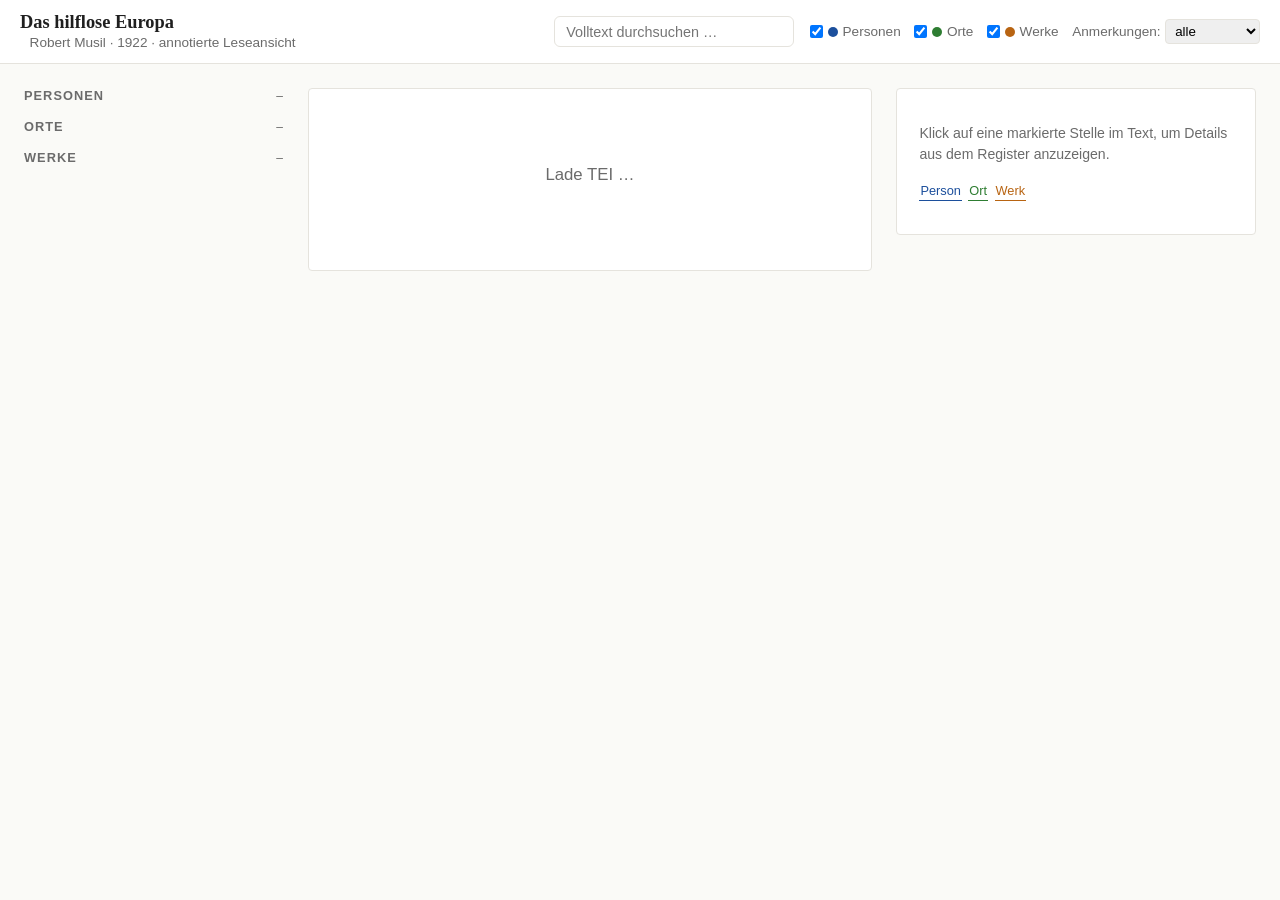
==== index.html @ d2edabc9 "Add semantic annotation layer, register, viewer and Pages setup - TEI: add standOff with listPerson " ====
<!DOCTYPE html>
<html lang="de">
<head>
  <meta charset="utf-8" />
  <title>Robert Musil – Das hilflose Europa</title>
  <meta http-equiv="refresh" content="0; url=viewer/" />
  <link rel="canonical" href="viewer/" />
  <style>
    body { font-family: -apple-system, BlinkMacSystemFont, "Segoe UI", sans-serif; max-width: 36rem; margin: 4rem auto; padding: 0 1rem; color: #333; }
    a { color: #2b3a55; }
  </style>
</head>
<body>
  <h1>Das hilflose Europa</h1>
  <p>Weiterleitung zur <a href="viewer/">annotierten Leseansicht</a> …</p>
  <p style="color:#888;font-size:.9rem">
    Falls die Weiterleitung nicht funktioniert, klicke den Link oben.
    Der TEI-Quellcode liegt unter
    <a href="das_hilflose_europa.xml">das_hilflose_europa.xml</a>.
  </p>
</body>
</html>
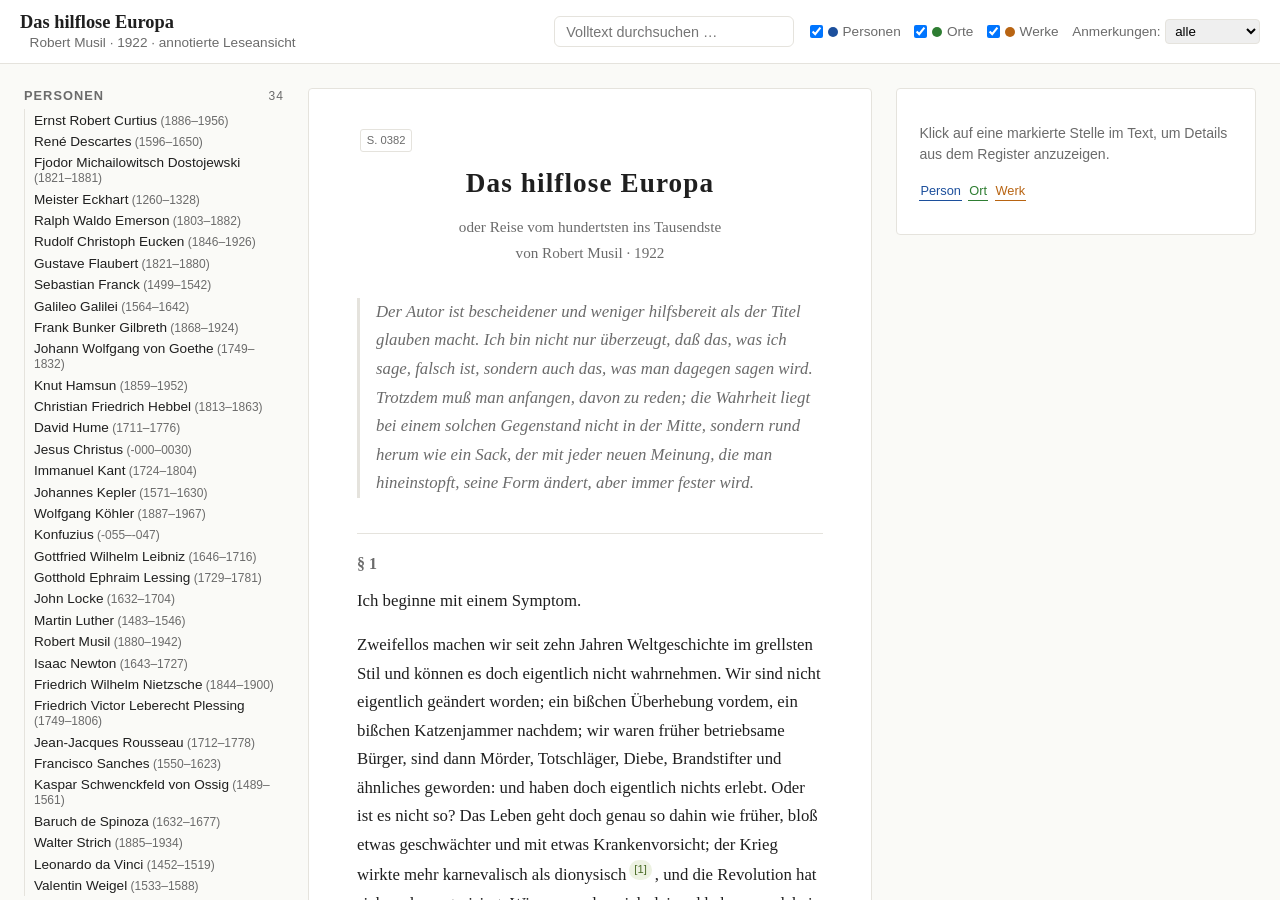
==== commit 2391c0e1: "Add favicon (M monogram in viewer accent colour)" ====
--- a/index.html
+++ b/index.html
@@ -3,6 +3,7 @@
 <head>
   <meta charset="utf-8" />
   <title>Robert Musil – Das hilflose Europa</title>
+  <link rel="icon" type="image/svg+xml" href="favicon.svg" />
   <meta http-equiv="refresh" content="0; url=viewer/" />
   <link rel="canonical" href="viewer/" />
   <style>
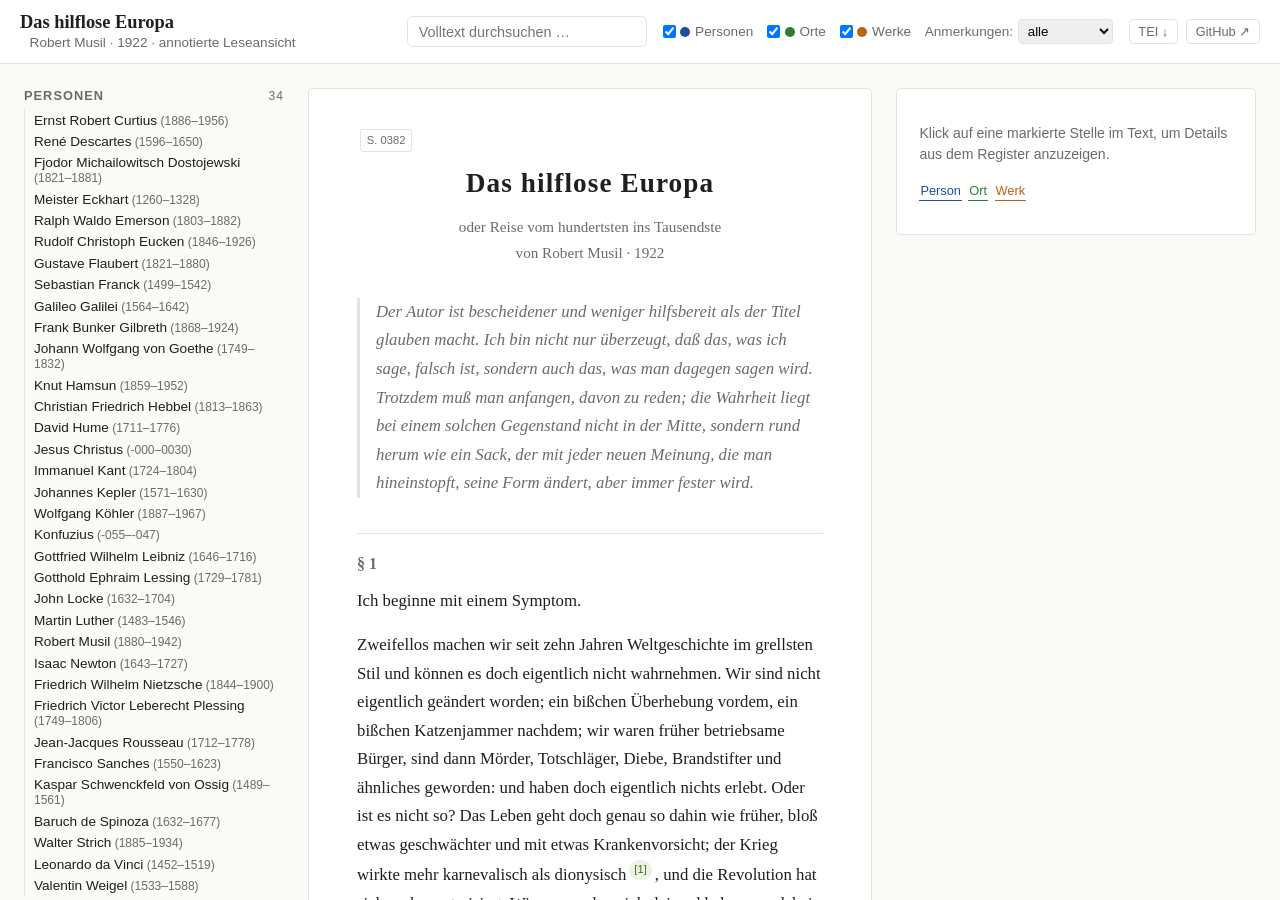
==== commit 7b72746a: "Add Open Graph / Twitter Card metadata and Musil portrait - assets/musil.jpg: source photo from Wiki" ====
--- a/index.html
+++ b/index.html
@@ -4,6 +4,25 @@
   <meta charset="utf-8" />
   <title>Robert Musil – Das hilflose Europa</title>
   <link rel="icon" type="image/svg+xml" href="favicon.svg" />
+  <link rel="canonical" href="https://ottosmops.github.io/Das-hilflose-Europa/" />
+  <meta name="description" content="Robert Musils Essay von 1922 als annotierte TEI-Edition: Personen, Orte und Werke mit Normdaten (GND, Wikidata, GeoNames) und erklärenden Kommentaren auf Abiturniveau." />
+
+  <meta property="og:type" content="article" />
+  <meta property="og:locale" content="de_DE" />
+  <meta property="og:site_name" content="Das hilflose Europa – TEI-Edition" />
+  <meta property="og:title" content="Das hilflose Europa – Robert Musil (1922)" />
+  <meta property="og:description" content="Annotierte TEI-Leseausgabe mit Personen-, Orts- und Werkregister, Normdaten-Verknüpfung und erklärenden Kommentaren." />
+  <meta property="og:url" content="https://ottosmops.github.io/Das-hilflose-Europa/" />
+  <meta property="og:image" content="https://ottosmops.github.io/Das-hilflose-Europa/assets/og-banner.jpg" />
+  <meta property="og:image:width" content="1200" />
+  <meta property="og:image:height" content="630" />
+  <meta property="og:image:alt" content="Porträt Robert Musils (Foto, 1930) neben dem Titel „Das hilflose Europa, oder Reise vom Hundertsten ins Tausendste, Robert Musil · 1922“." />
+
+  <meta name="twitter:card" content="summary_large_image" />
+  <meta name="twitter:title" content="Das hilflose Europa – Robert Musil (1922)" />
+  <meta name="twitter:description" content="Annotierte TEI-Leseausgabe mit Register und Normdaten." />
+  <meta name="twitter:image" content="https://ottosmops.github.io/Das-hilflose-Europa/assets/og-banner.jpg" />
+
   <meta http-equiv="refresh" content="0; url=viewer/" />
   <link rel="canonical" href="viewer/" />
   <style>
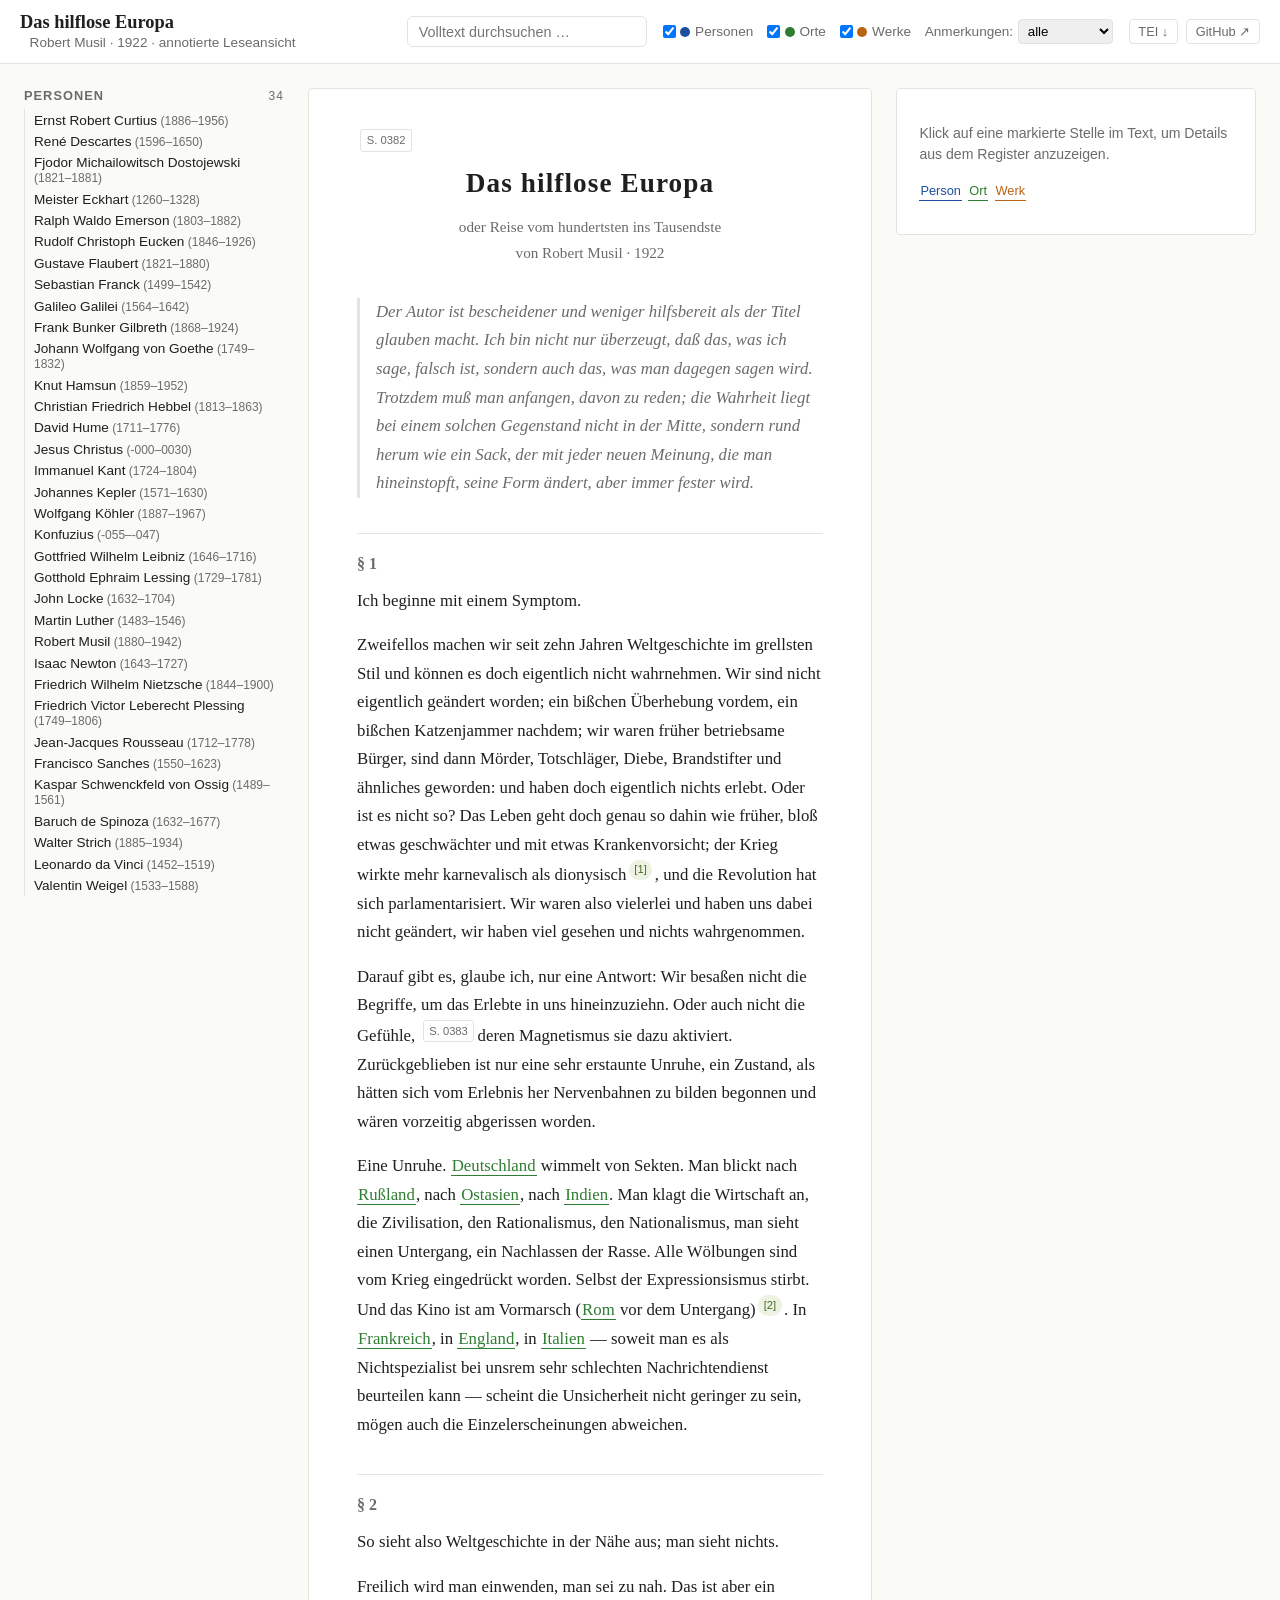
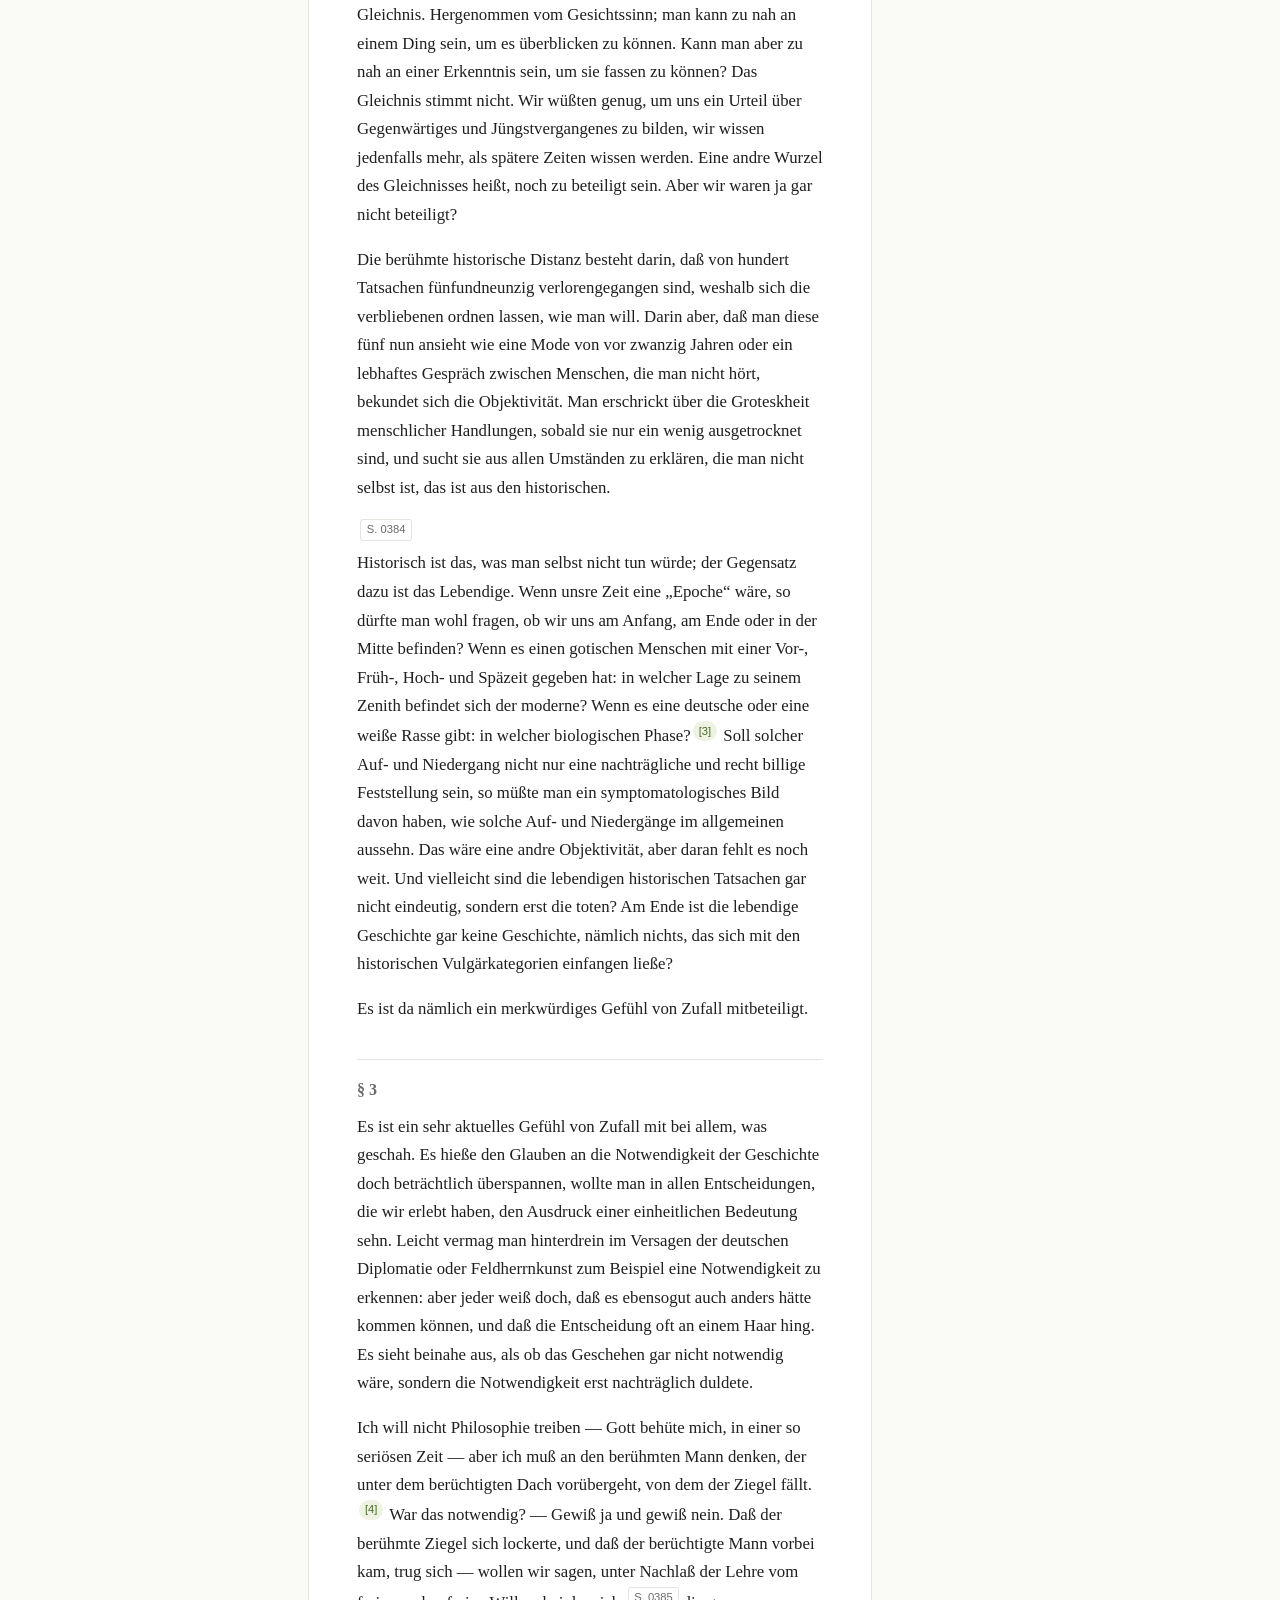
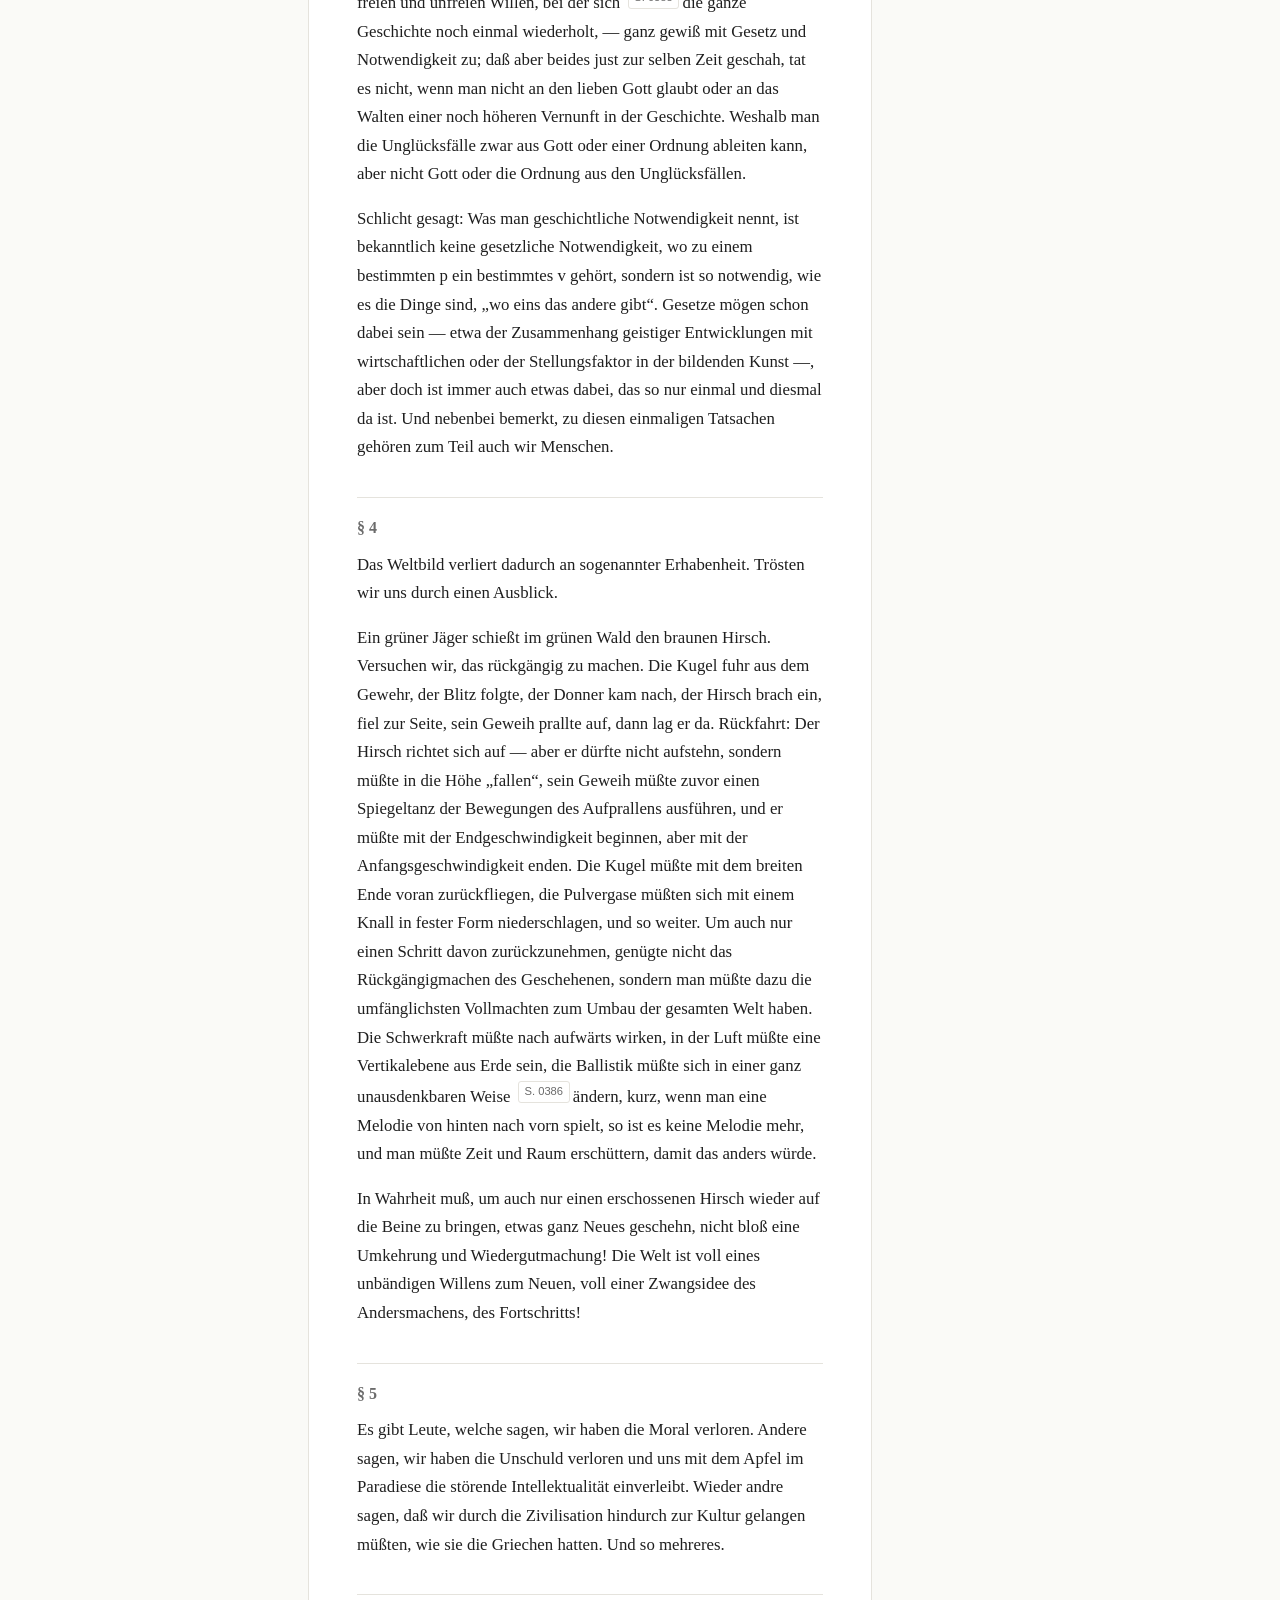
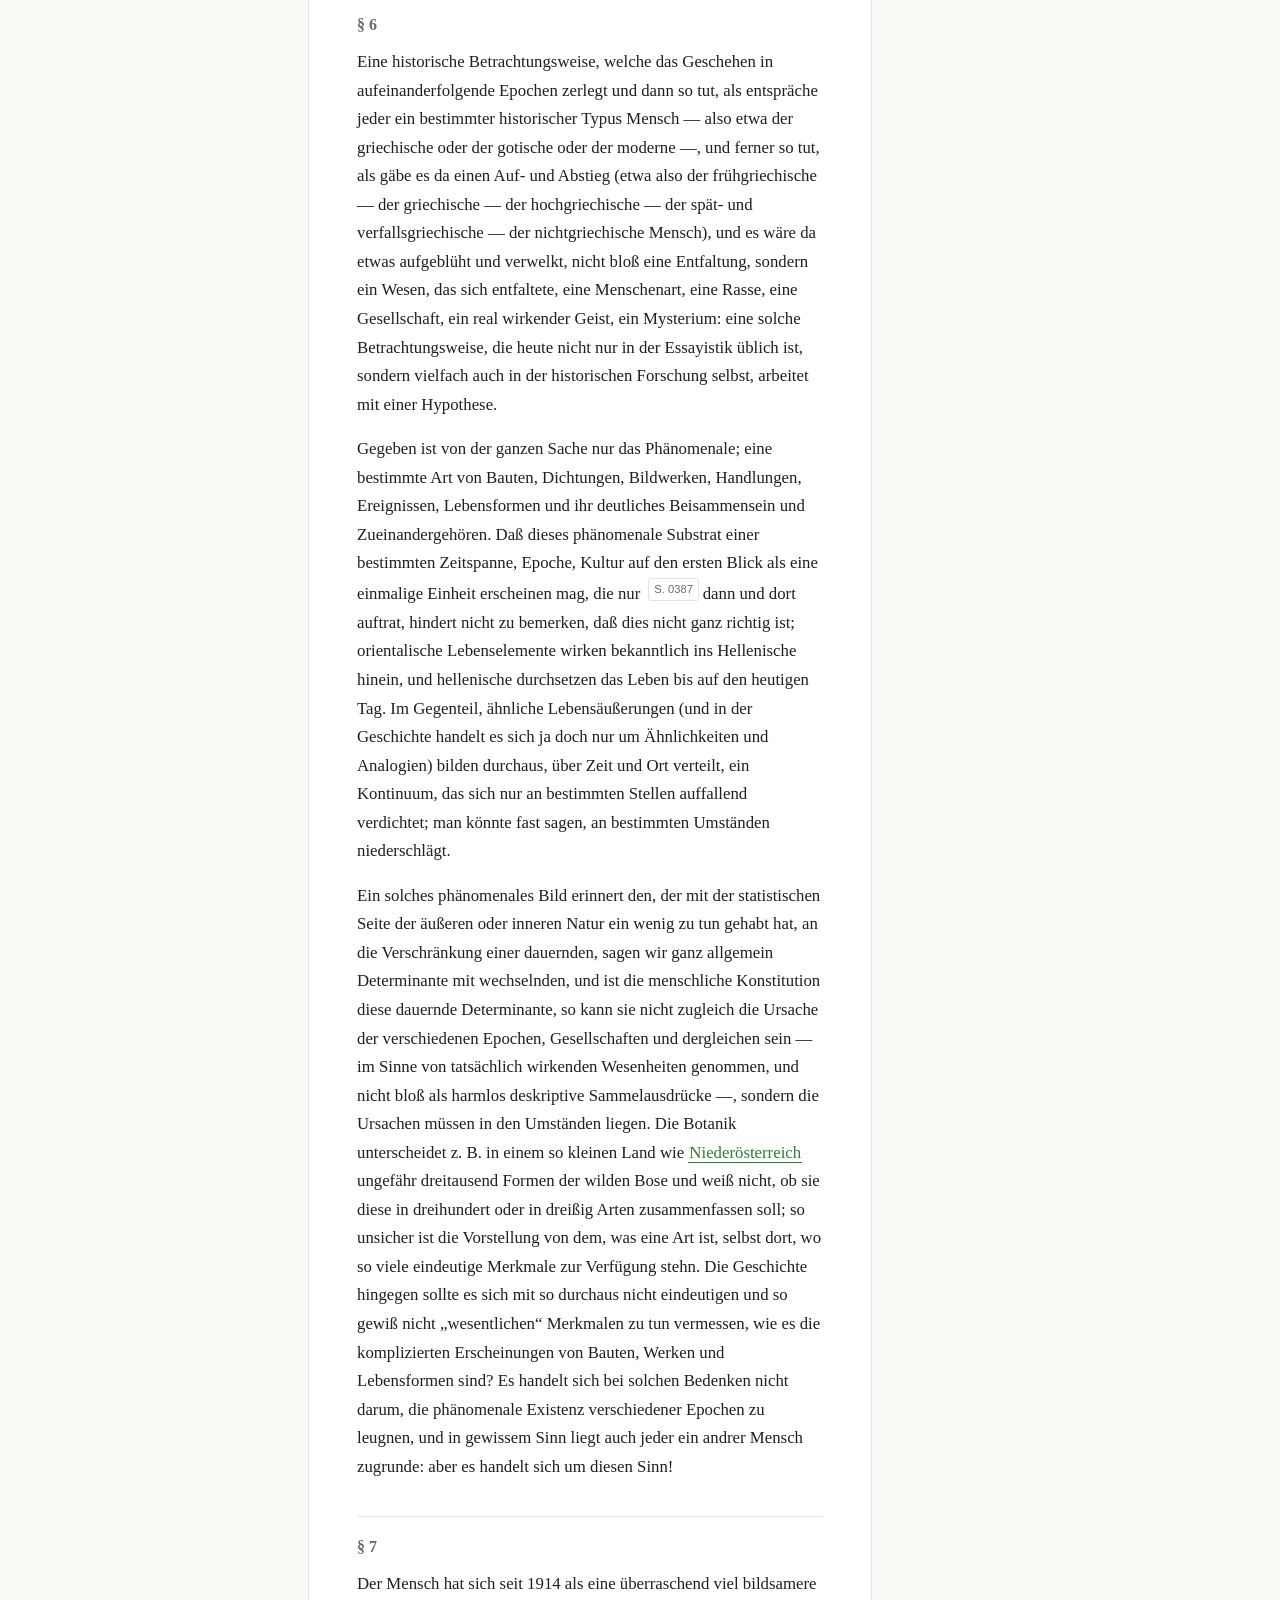
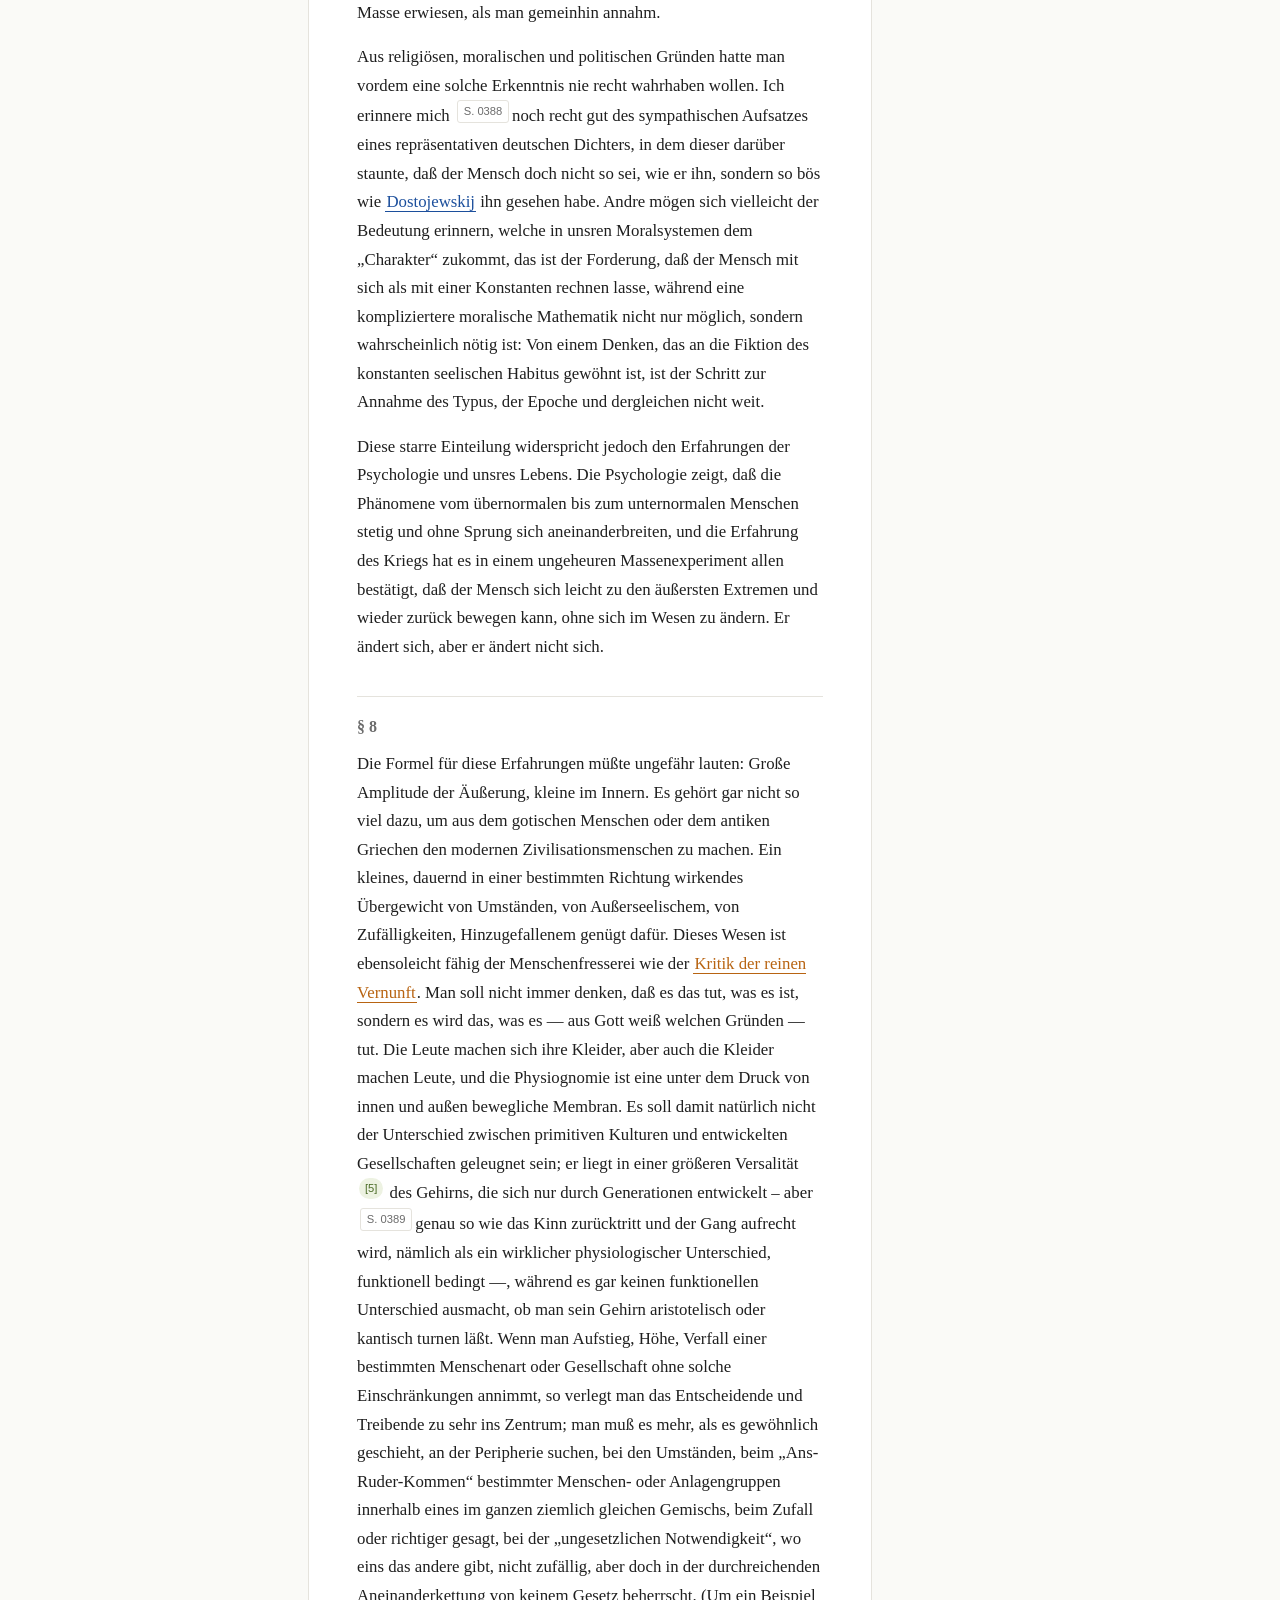
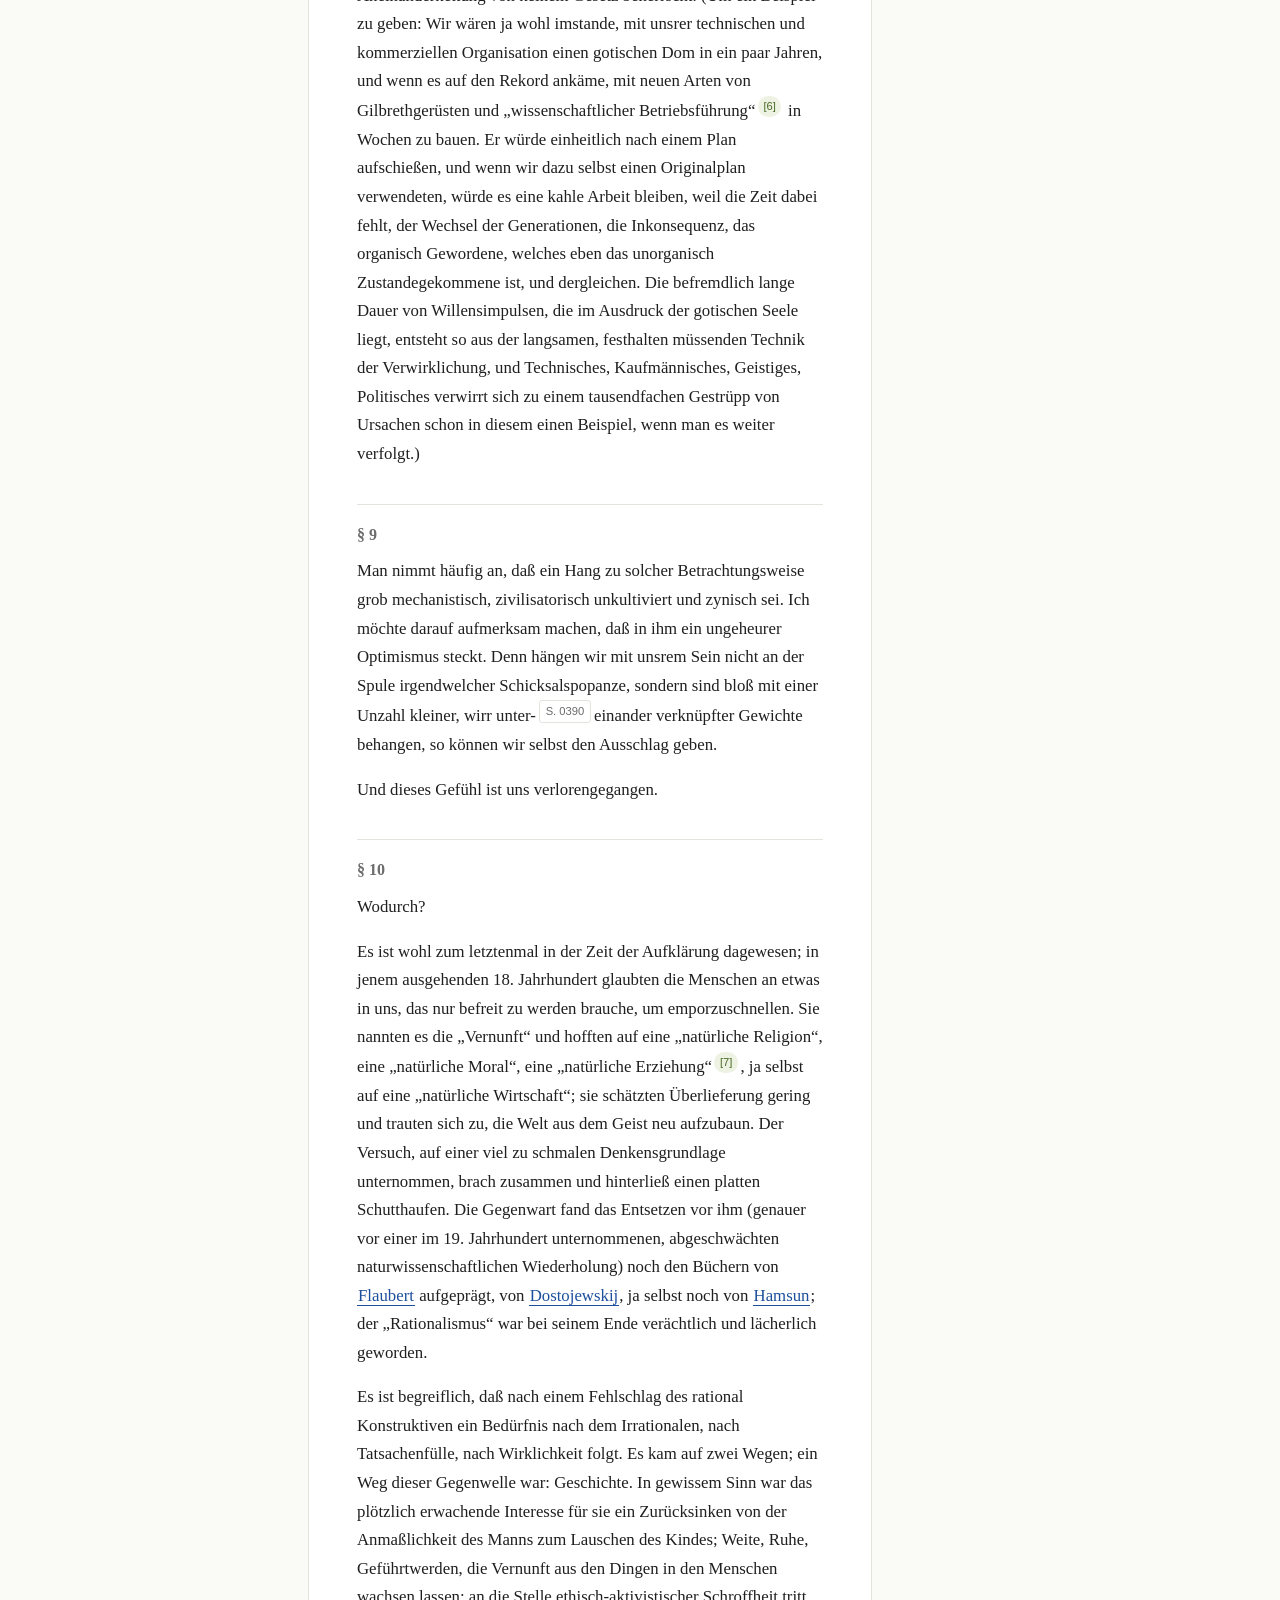
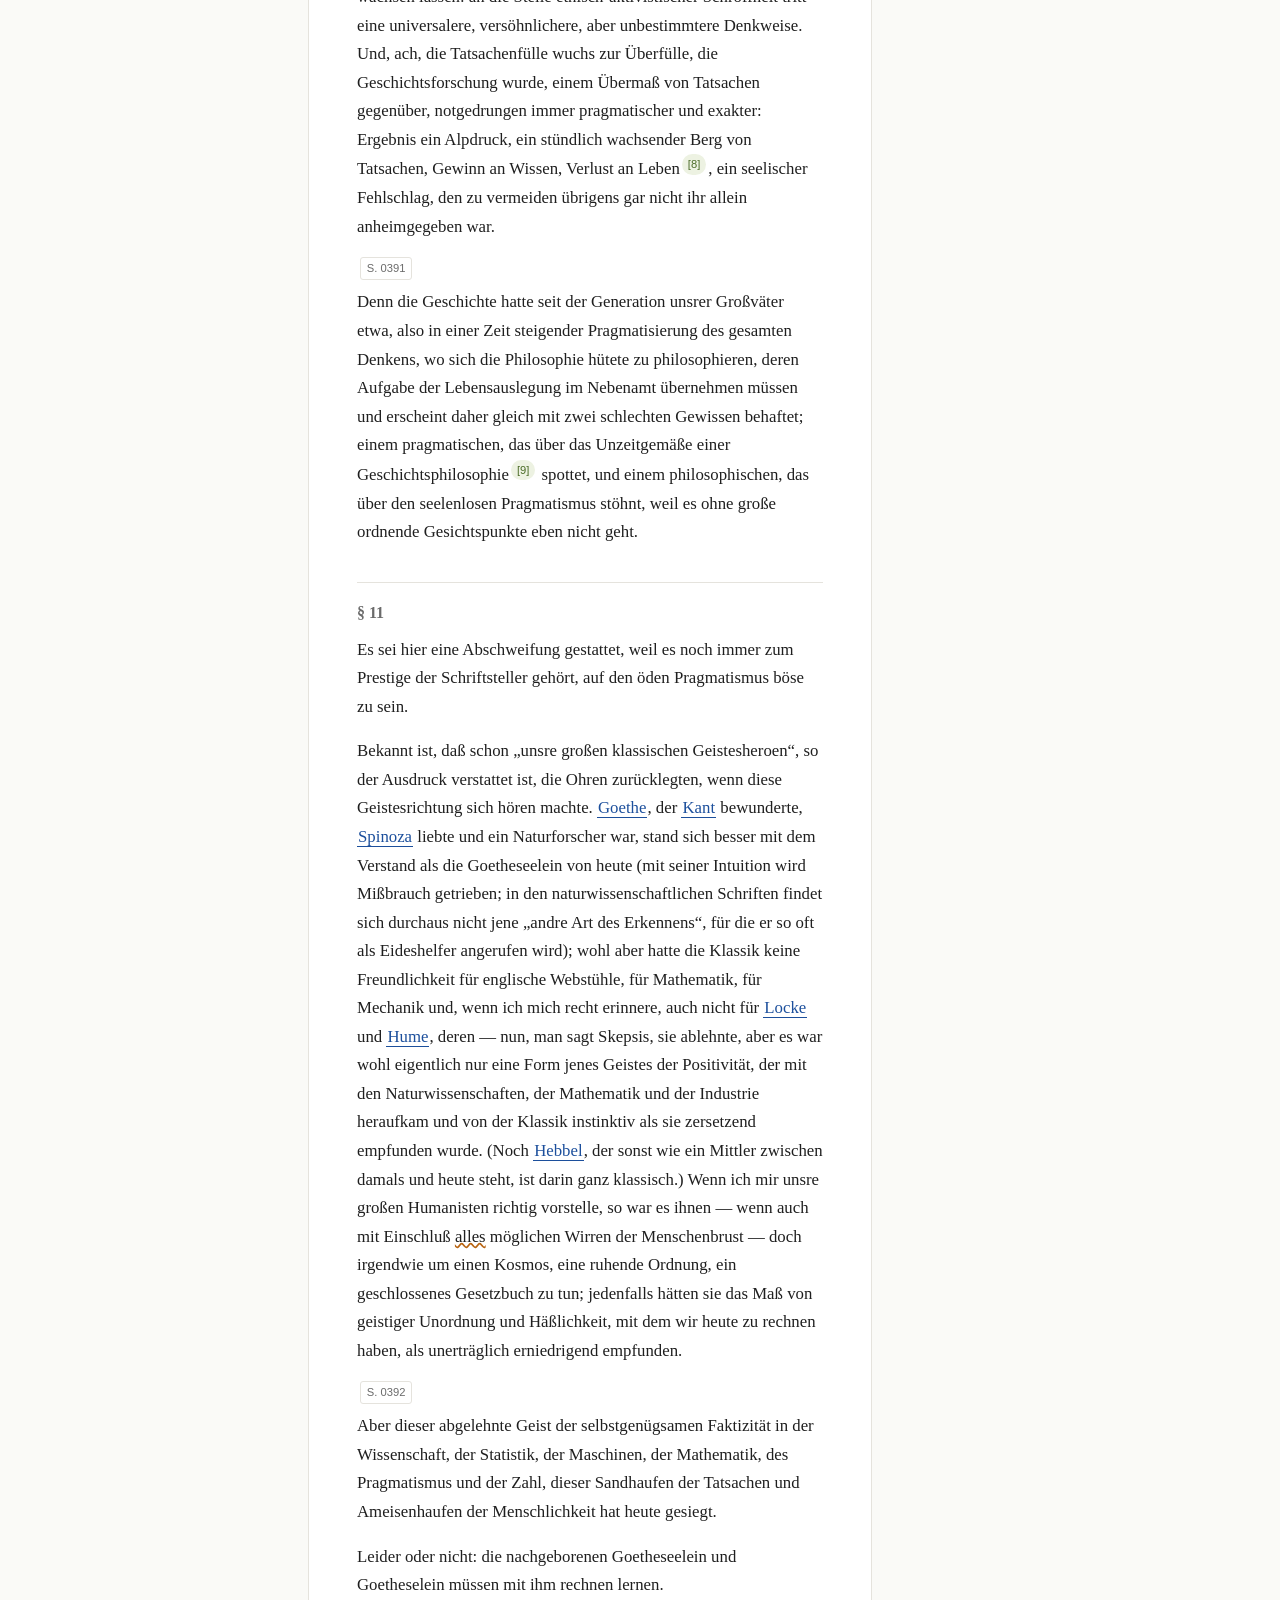
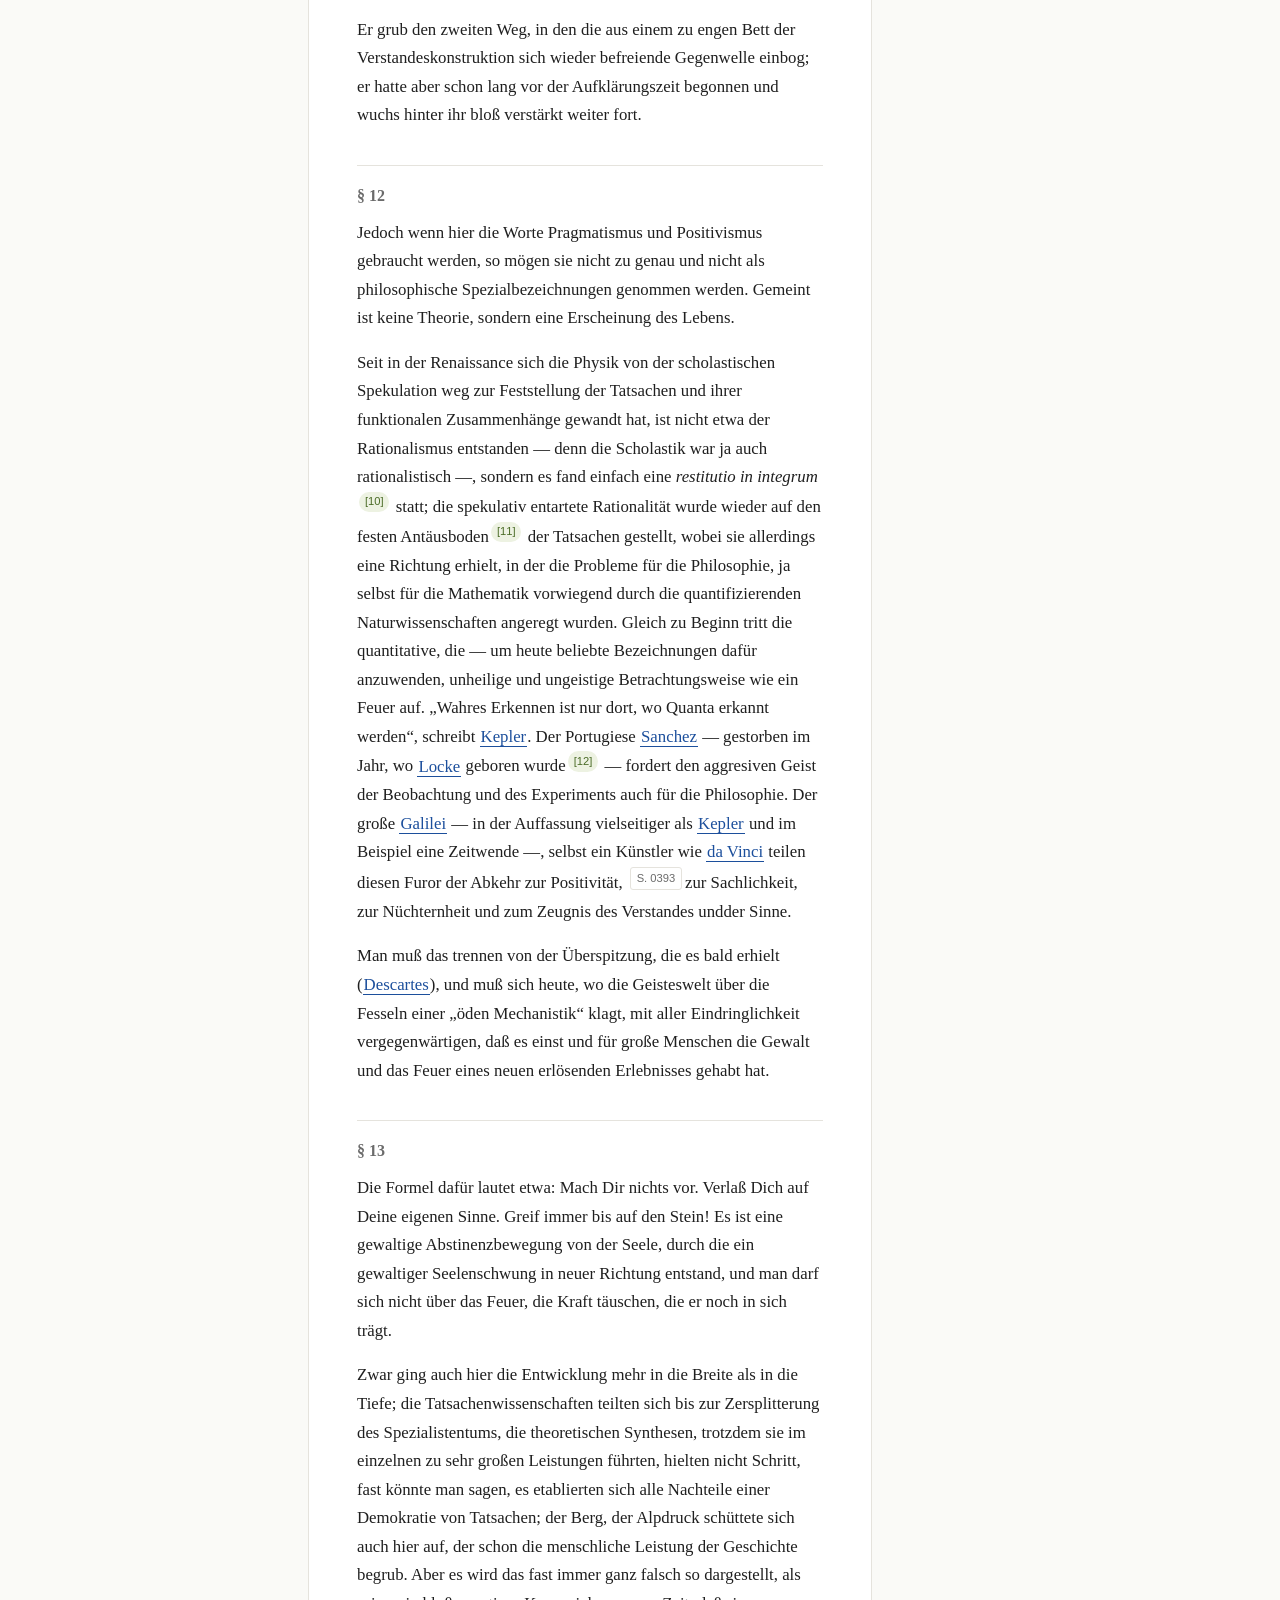
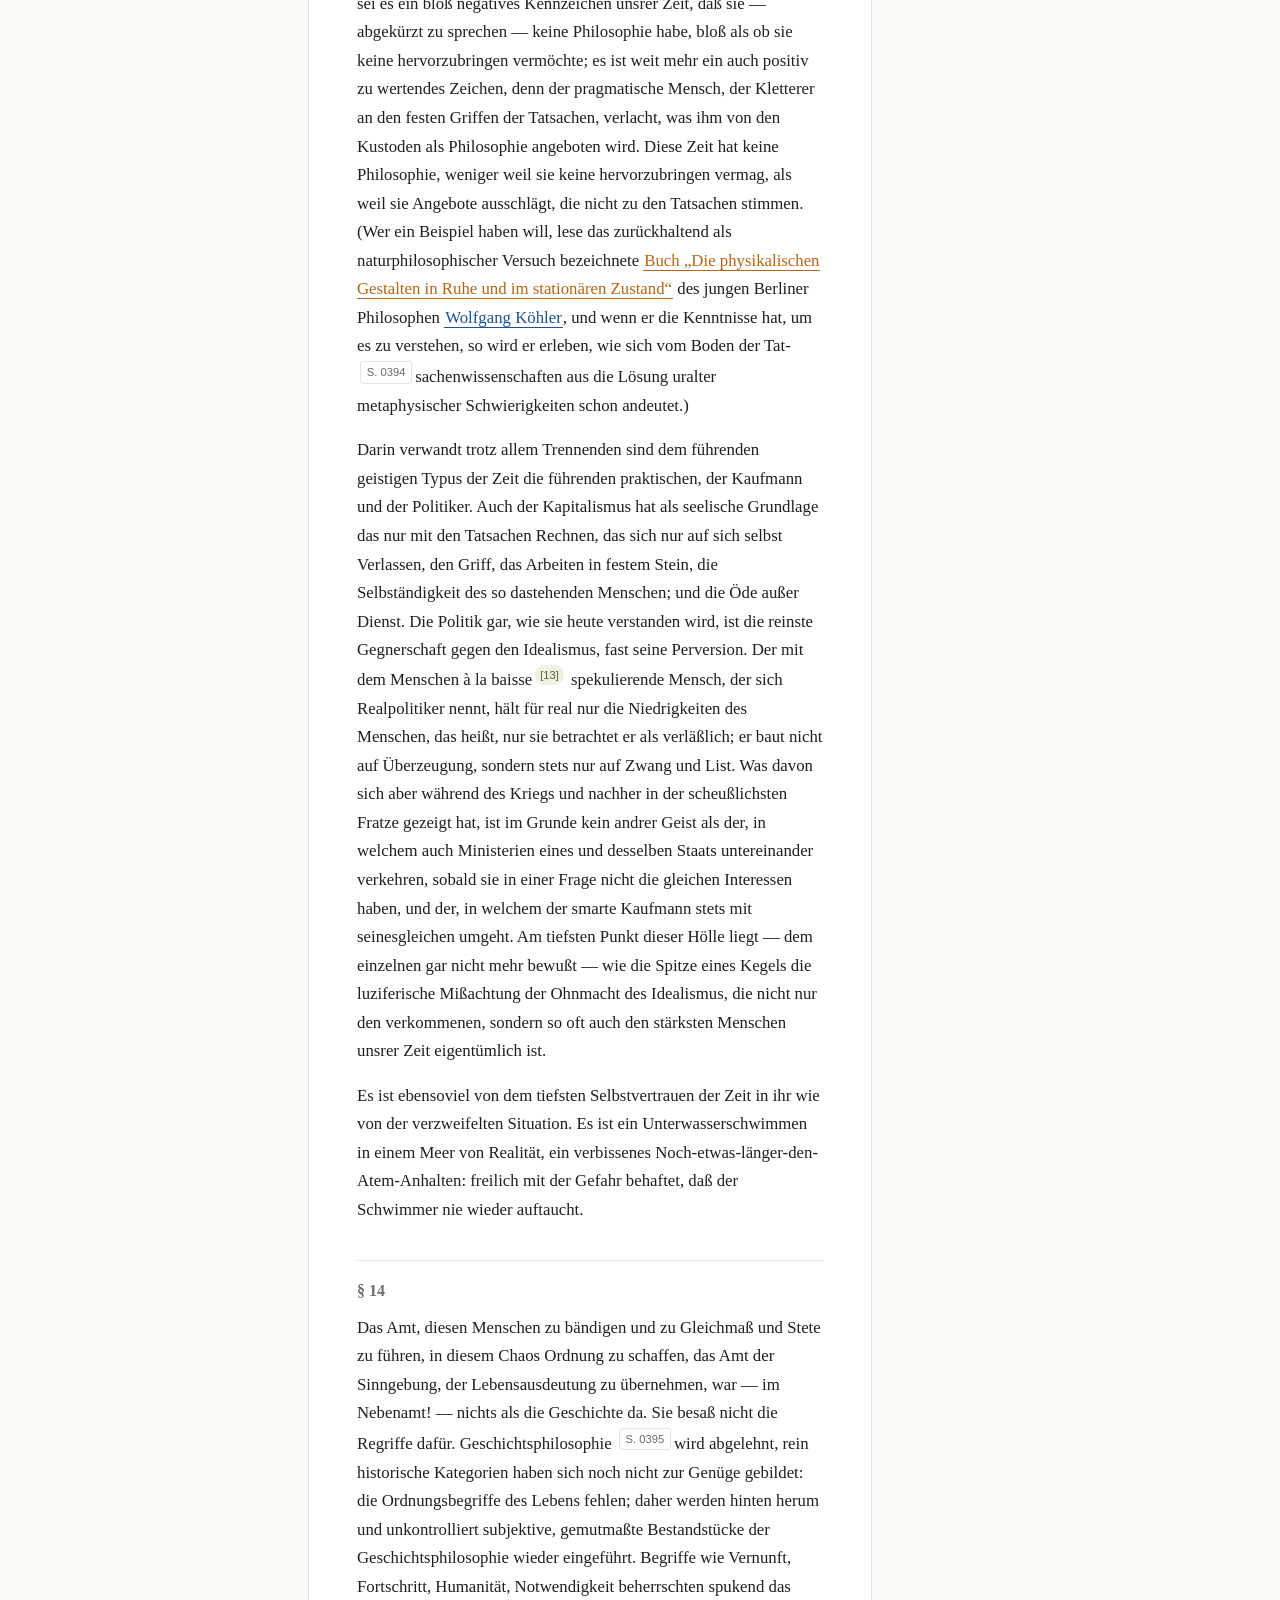
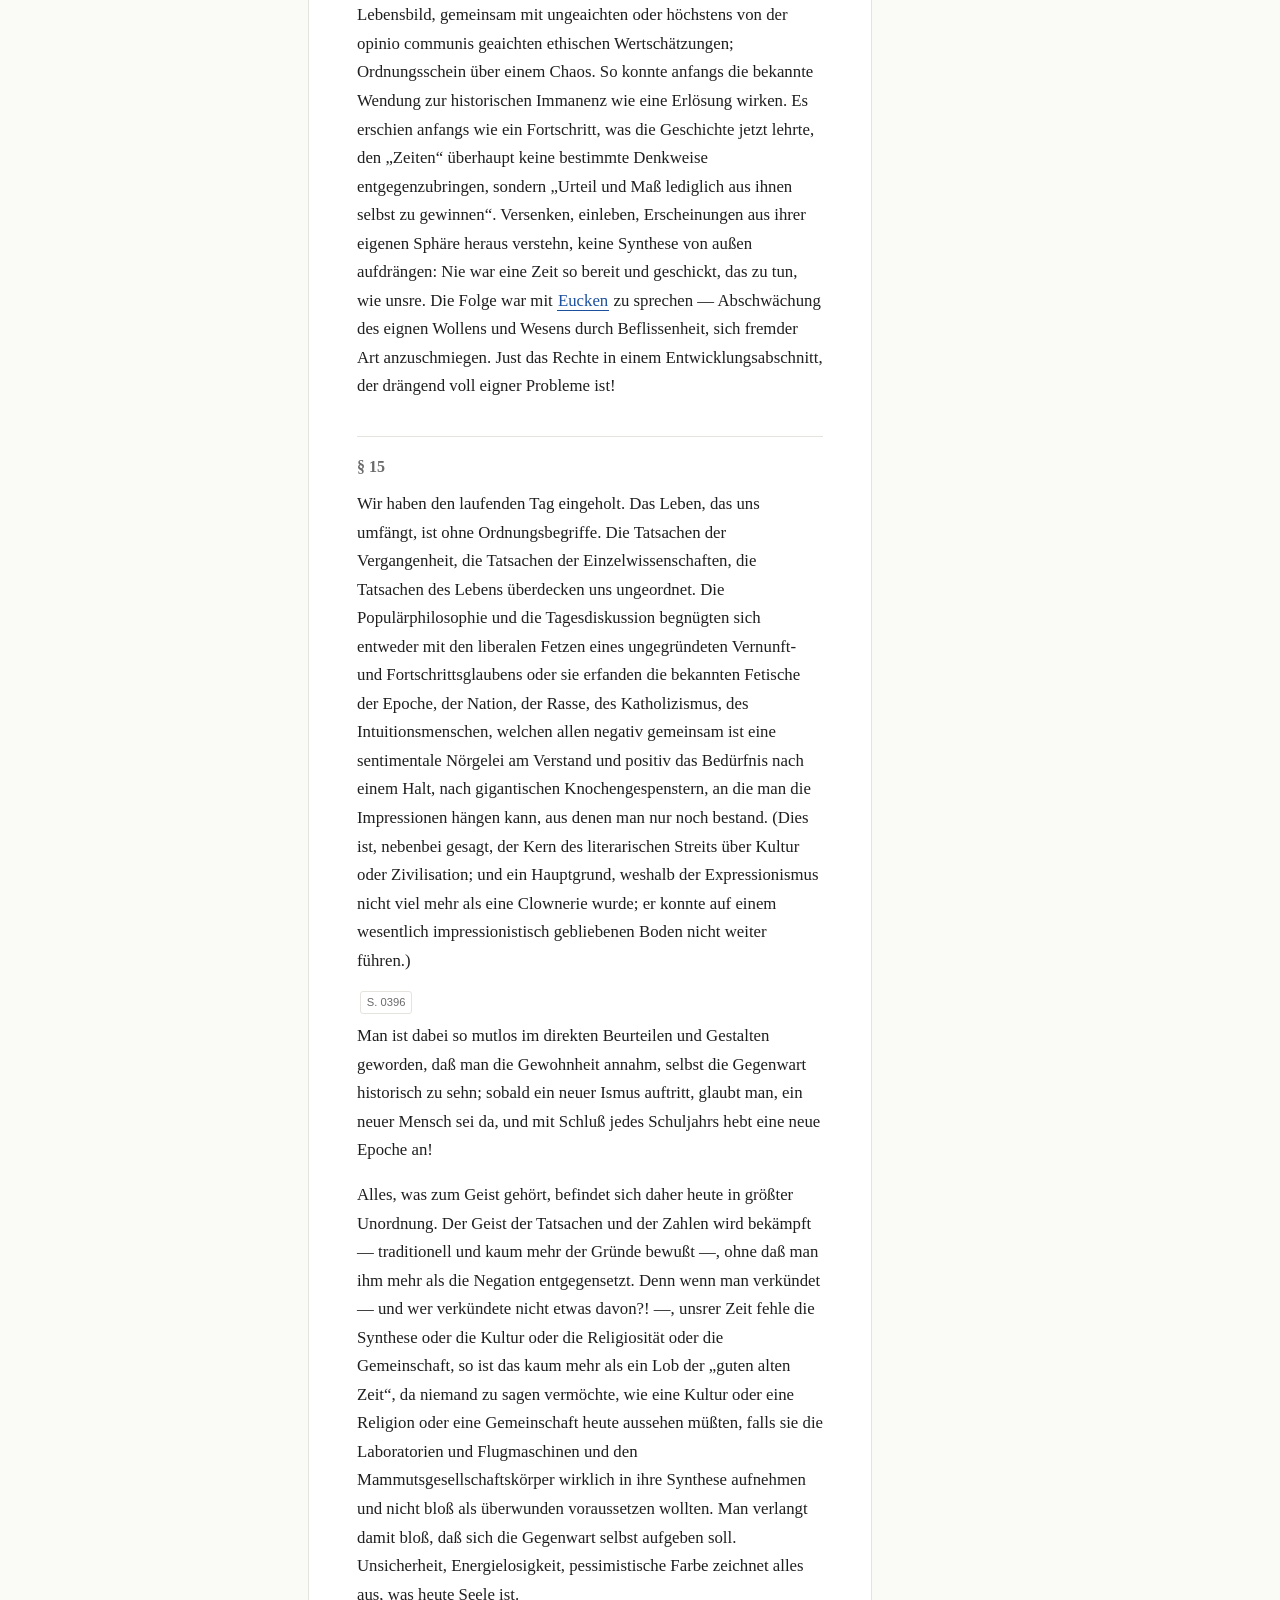
==== commit d746da03: "Make / the canonical viewer URL so Mastodon card previews work The root index.html used a meta-refre" ====
--- a/index.html
+++ b/index.html
@@ -1,8 +1,9 @@
 <!DOCTYPE html>
 <html lang="de">
 <head>
-  <meta charset="utf-8" />
-  <title>Robert Musil – Das hilflose Europa</title>
+  <meta charset="UTF-8" />
+  <meta name="viewport" content="width=device-width, initial-scale=1.0" />
+  <title>Robert Musil – Das hilflose Europa (annotierte Leseansicht)</title>
   <link rel="icon" type="image/svg+xml" href="favicon.svg" />
   <link rel="canonical" href="https://ottosmops.github.io/Das-hilflose-Europa/" />
   <meta name="description" content="Robert Musils Essay von 1922 als annotierte TEI-Edition: Personen, Orte und Werke mit Normdaten (GND, Wikidata, GeoNames) und erklärenden Kommentaren auf Abiturniveau." />
@@ -23,20 +24,76 @@
   <meta name="twitter:description" content="Annotierte TEI-Leseausgabe mit Register und Normdaten." />
   <meta name="twitter:image" content="https://ottosmops.github.io/Das-hilflose-Europa/assets/og-banner.jpg" />
 
-  <meta http-equiv="refresh" content="0; url=viewer/" />
-  <link rel="canonical" href="viewer/" />
-  <style>
-    body { font-family: -apple-system, BlinkMacSystemFont, "Segoe UI", sans-serif; max-width: 36rem; margin: 4rem auto; padding: 0 1rem; color: #333; }
-    a { color: #2b3a55; }
-  </style>
+  <link rel="stylesheet" href="viewer.css" />
 </head>
 <body>
-  <h1>Das hilflose Europa</h1>
-  <p>Weiterleitung zur <a href="viewer/">annotierten Leseansicht</a> …</p>
-  <p style="color:#888;font-size:.9rem">
-    Falls die Weiterleitung nicht funktioniert, klicke den Link oben.
-    Der TEI-Quellcode liegt unter
-    <a href="das_hilflose_europa.xml">das_hilflose_europa.xml</a>.
-  </p>
+  <div class="topbar-wrap">
+  <header class="topbar">
+    <div class="topbar-left">
+      <h1>Das hilflose Europa</h1>
+      <span class="subtitle">Robert Musil · 1922 · annotierte Leseansicht</span>
+    </div>
+    <div class="topbar-right">
+      <input type="search" id="search" placeholder="Volltext durchsuchen …" />
+      <div class="filters">
+        <label class="filter"><input type="checkbox" data-filter="person" checked /> <span class="dot person"></span> Personen</label>
+        <label class="filter"><input type="checkbox" data-filter="place" checked /> <span class="dot place"></span> Orte</label>
+        <label class="filter"><input type="checkbox" data-filter="bibl" checked /> <span class="dot bibl"></span> Werke</label>
+        <label class="filter notes"><span>Anmerkungen:</span>
+          <select id="note-filter">
+            <option value="all">alle</option>
+            <option value="ak">nur ak</option>
+            <option value="claude">nur claude</option>
+            <option value="none">keine</option>
+          </select>
+        </label>
+      </div>
+      <div class="meta-links">
+        <a class="meta-link" href="das_hilflose_europa.xml" download
+           title="TEI-XML herunterladen">TEI&nbsp;↓</a>
+        <a class="meta-link" href="https://github.com/ottosmops/Das-hilflose-Europa"
+           target="_blank" rel="noopener" title="GitHub-Repository öffnen">GitHub&nbsp;↗</a>
+      </div>
+    </div>
+  </header>
+
+  <div id="search-results" class="search-results" hidden></div>
+  </div>
+
+  <main>
+    <aside class="index" id="index">
+      <div class="index-section">
+        <h2 data-toggle="persons">Personen <span class="count" id="count-persons">–</span></h2>
+        <ul id="list-persons"></ul>
+      </div>
+      <div class="index-section">
+        <h2 data-toggle="places">Orte <span class="count" id="count-places">–</span></h2>
+        <ul id="list-places"></ul>
+      </div>
+      <div class="index-section">
+        <h2 data-toggle="bibls">Werke <span class="count" id="count-bibls">–</span></h2>
+        <ul id="list-bibls"></ul>
+      </div>
+    </aside>
+
+    <article id="reading" class="reading">
+      <div class="loading">Lade TEI …</div>
+    </article>
+
+    <aside class="detail" id="detail">
+      <div class="detail-empty">
+        <p>Klick auf eine markierte Stelle im Text, um Details aus dem Register anzuzeigen.</p>
+        <p class="legend">
+          <span class="entity entity-person">Person</span>
+          <span class="entity entity-place">Ort</span>
+          <span class="entity entity-bibl">Werk</span>
+        </p>
+      </div>
+    </aside>
+  </main>
+
+  <div id="tooltip" class="tooltip" hidden></div>
+
+  <script src="viewer.js"></script>
 </body>
 </html>
--- a/viewer.css
+++ b/viewer.css
@@ -0,0 +1,423 @@
+:root {
+  --bg: #fafaf7;
+  --paper: #ffffff;
+  --ink: #1f1f1f;
+  --muted: #6b6b6b;
+  --rule: #e5e3dd;
+  --accent: #2b3a55;
+
+  --person: #1c4f9c;
+  --person-bg: #e8efff;
+  --place: #2e7d32;
+  --place-bg: #e8f5e9;
+  --bibl: #b86412;
+  --bibl-bg: #fff3e0;
+
+  --note-ak: #6b4226;
+  --note-claude: #4a6b26;
+
+  --serif: "Iowan Old Style", "Charter", "Source Serif Pro", "Cambria", Georgia, serif;
+  --sans: -apple-system, BlinkMacSystemFont, "Inter", "Segoe UI", Roboto, sans-serif;
+}
+
+* { box-sizing: border-box; }
+
+html, body { margin: 0; padding: 0; min-height: 100%; background: var(--bg); color: var(--ink); font-family: var(--serif); }
+
+/* ─── Top bar ──────────────────────────────────────────── */
+.topbar-wrap {
+  position: sticky;
+  top: 0;
+  z-index: 10;
+  background: var(--paper);
+}
+.topbar {
+  display: flex;
+  justify-content: space-between;
+  align-items: center;
+  gap: 1rem;
+  padding: 0.75rem 1.25rem;
+  background: var(--paper);
+  border-bottom: 1px solid var(--rule);
+  font-family: var(--sans);
+  flex-wrap: wrap;
+}
+.topbar h1 { font-family: var(--serif); font-size: 1.15rem; margin: 0; font-weight: 600; }
+.topbar .subtitle { color: var(--muted); font-size: 0.85rem; margin-left: 0.6rem; }
+.topbar-right { display: flex; gap: 1rem; align-items: center; flex-wrap: wrap; }
+#search {
+  padding: 0.4rem 0.7rem;
+  border: 1px solid var(--rule);
+  border-radius: 6px;
+  font-size: 0.9rem;
+  min-width: 240px;
+  font-family: var(--sans);
+}
+.filters { display: flex; gap: 0.85rem; align-items: center; font-size: 0.85rem; color: var(--muted); }
+.filter { display: inline-flex; gap: 0.3rem; align-items: center; cursor: pointer; }
+.filter input { margin: 0; }
+.filter.notes select { font-family: var(--sans); padding: 0.2rem 0.3rem; border: 1px solid var(--rule); border-radius: 4px; }
+.dot { display: inline-block; width: 10px; height: 10px; border-radius: 50%; }
+.dot.person { background: var(--person); }
+.dot.place { background: var(--place); }
+.dot.bibl { background: var(--bibl); }
+.meta-links { display: flex; gap: 0.5rem; align-items: center; }
+.meta-link {
+  font-size: 0.8rem;
+  color: var(--muted);
+  text-decoration: none;
+  padding: 0.25rem 0.55rem;
+  border: 1px solid var(--rule);
+  border-radius: 4px;
+  white-space: nowrap;
+  transition: border-color 0.12s, color 0.12s, background-color 0.12s;
+}
+.meta-link:hover { color: var(--accent); border-color: var(--accent); background: rgba(43,58,85,0.04); }
+
+/* ─── Layout ───────────────────────────────────────────── */
+main {
+  display: grid;
+  grid-template-columns: minmax(220px, 260px) minmax(0, 1fr) minmax(280px, 360px);
+  gap: 1.5rem;
+  padding: 1.5rem;
+  max-width: 1500px;
+  margin: 0 auto;
+  align-items: start;
+}
+
+@media (max-width: 1100px) {
+  main { grid-template-columns: 220px minmax(0, 1fr); }
+  .detail { grid-column: span 2; }
+}
+@media (max-width: 720px) {
+  main { grid-template-columns: 1fr; }
+  .index, .detail { grid-column: 1; }
+}
+
+/* ─── Index sidebar ────────────────────────────────────── */
+.index { position: sticky; top: 4rem; max-height: calc(100vh - 5rem); overflow-y: auto; font-family: var(--sans); font-size: 0.85rem; }
+.index-section { margin-bottom: 1rem; }
+.index-section h2 {
+  font-size: 0.8rem;
+  text-transform: uppercase;
+  letter-spacing: 0.08em;
+  color: var(--muted);
+  margin: 0 0 0.4rem 0;
+  cursor: pointer;
+  user-select: none;
+  display: flex;
+  justify-content: space-between;
+  align-items: center;
+}
+.index-section h2 .count { color: var(--muted); font-weight: 400; font-size: 0.75rem; }
+.index-section ul {
+  list-style: none;
+  padding: 0;
+  margin: 0;
+  border-left: 1px solid var(--rule);
+}
+.index-section li {
+  padding: 0.2rem 0.5rem;
+  cursor: pointer;
+  color: var(--ink);
+  border-left: 2px solid transparent;
+  margin-left: -1px;
+}
+.index-section li:hover { background: rgba(0,0,0,0.04); }
+.index-section li.active { border-left-color: var(--accent); background: rgba(43,58,85,0.06); }
+.index-section li .meta { color: var(--muted); font-size: 0.75rem; }
+.index-section.collapsed ul { display: none; }
+
+/* ─── Reading column ───────────────────────────────────── */
+.reading {
+  background: var(--paper);
+  padding: 2.5rem 3rem 3rem;
+  border: 1px solid var(--rule);
+  border-radius: 4px;
+  line-height: 1.7;
+  font-size: 1.05rem;
+  position: relative;
+}
+.reading h2.tei-head {
+  font-family: var(--serif);
+  font-weight: 600;
+  font-size: 1rem;
+  color: var(--muted);
+  margin: 2.2rem 0 0.6rem 0;
+  border-top: 1px solid var(--rule);
+  padding-top: 1rem;
+}
+.reading h1.tei-title {
+  font-size: 1.7rem;
+  font-weight: 700;
+  text-align: center;
+  margin: 0 0 2rem 0;
+  letter-spacing: 0.04em;
+}
+.reading h1.tei-title small {
+  display: block;
+  font-size: 0.95rem;
+  font-weight: 400;
+  color: var(--muted);
+  margin-top: 0.5rem;
+  letter-spacing: normal;
+}
+.reading .preface {
+  font-style: italic;
+  color: var(--muted);
+  border-left: 3px solid var(--rule);
+  padding-left: 1rem;
+  margin: 1.5rem 0 2rem;
+}
+.reading p { margin: 0 0 1rem; }
+
+.reading .pb {
+  display: inline-block;
+  font-family: var(--sans);
+  font-size: 0.7rem;
+  color: var(--muted);
+  background: transparent;
+  border: 1px solid var(--rule);
+  border-radius: 3px;
+  padding: 0.05rem 0.35rem;
+  vertical-align: super;
+  text-decoration: none;
+  margin: 0 0.2rem;
+  cursor: pointer;
+  user-select: none;
+}
+.reading .pb:hover { background: var(--rule); }
+
+.reading .foreign { font-style: italic; }
+.reading .sic { text-decoration: underline wavy var(--bibl); text-decoration-skip-ink: none; }
+.reading .title { font-style: italic; }
+
+/* Entities */
+.entity {
+  cursor: pointer;
+  border-bottom: 1px solid currentColor;
+  padding: 0 1px;
+  transition: background-color 0.12s ease;
+}
+.entity-person { color: var(--person); }
+.entity-place { color: var(--place); }
+.entity-bibl { color: var(--bibl); }
+.entity-person:hover, .entity-person.active { background: var(--person-bg); }
+.entity-place:hover, .entity-place.active { background: var(--place-bg); }
+.entity-bibl:hover, .entity-bibl.active { background: var(--bibl-bg); }
+
+/* Filter visibility */
+.reading.no-person .entity-person { color: inherit; border-bottom: none; cursor: text; }
+.reading.no-place .entity-place { color: inherit; border-bottom: none; cursor: text; }
+.reading.no-bibl .entity-bibl { color: inherit; border-bottom: none; cursor: text; }
+
+/* Notes */
+.reading .note {
+  display: inline-block;
+  font-family: var(--sans);
+  font-size: 0.7rem;
+  vertical-align: super;
+  margin: 0 0.15rem;
+  padding: 0.05rem 0.35rem;
+  border-radius: 999px;
+  background: var(--rule);
+  color: var(--muted);
+  cursor: pointer;
+  user-select: none;
+}
+.reading .note[data-resp="ak"] { background: #efe5db; color: var(--note-ak); }
+.reading .note[data-resp="#claude"] { background: #edf2e2; color: var(--note-claude); }
+.reading.notes-ak .note:not([data-resp="ak"]),
+.reading.notes-claude .note:not([data-resp="#claude"]),
+.reading.notes-none .note { display: none; }
+
+.note-body {
+  display: none;
+  background: #fffdf6;
+  border-left: 3px solid var(--note-ak);
+  padding: 0.6rem 0.8rem;
+  margin: 0.4rem 0 0.6rem;
+  font-size: 0.92rem;
+  font-family: var(--sans);
+  line-height: 1.5;
+  color: #333;
+}
+.note-body[data-resp="#claude"] { border-left-color: var(--note-claude); background: #fbfdf6; }
+.note-body.open { display: block; }
+.note-body .resp-tag { color: var(--muted); font-size: 0.75rem; text-transform: uppercase; letter-spacing: 0.05em; margin-bottom: 0.3rem; }
+
+/* Search highlight */
+.reading mark.match { background: #fff3a3; padding: 0 1px; border-radius: 2px; }
+.reading mark.match.current { background: #ffb938; outline: 2px solid #ffb938; }
+
+/* Search results panel */
+.search-results {
+  background: #fffdf6;
+  border-bottom: 1px solid var(--rule);
+  padding: 0.6rem 1.25rem 0.8rem;
+  max-height: 280px;
+  overflow-y: auto;
+  font-family: var(--sans);
+  font-size: 0.85rem;
+}
+.search-results[hidden] { display: none; }
+.sr-header {
+  display: flex;
+  justify-content: space-between;
+  align-items: center;
+  gap: 1rem;
+  color: var(--muted);
+  font-size: 0.8rem;
+  margin-bottom: 0.4rem;
+}
+.sr-header .sr-count { color: var(--ink); font-weight: 600; }
+.sr-close {
+  background: transparent;
+  border: none;
+  color: var(--muted);
+  cursor: pointer;
+  font-size: 1rem;
+  padding: 0 0.4rem;
+  line-height: 1;
+}
+.sr-close:hover { color: var(--ink); }
+.sr-list {
+  list-style: none;
+  padding: 0;
+  margin: 0;
+  display: flex;
+  flex-direction: column;
+  gap: 0.15rem;
+}
+.sr-item {
+  display: flex;
+  gap: 0.6rem;
+  align-items: baseline;
+  padding: 0.25rem 0.4rem;
+  border-radius: 3px;
+  cursor: pointer;
+  line-height: 1.4;
+}
+.sr-item:hover { background: rgba(43,58,85,0.06); }
+.sr-section {
+  flex: 0 0 auto;
+  min-width: 2.6rem;
+  font-size: 0.72rem;
+  text-transform: uppercase;
+  letter-spacing: 0.05em;
+  color: var(--muted);
+  font-weight: 500;
+}
+.sr-snippet {
+  flex: 1;
+  color: var(--ink);
+}
+.sr-snippet b.sr-match { background: #fff3a3; padding: 0 1px; border-radius: 2px; font-weight: 600; }
+.sr-empty { padding: 0.2rem 0; color: var(--muted); }
+
+/* Active scroll target highlight */
+.reading .target-flash {
+  animation: flash 1.6s ease-out;
+}
+@keyframes flash {
+  0% { background: #fff3a3; }
+  100% { background: transparent; }
+}
+
+/* ─── Detail sidebar ───────────────────────────────────── */
+.detail {
+  position: sticky;
+  top: 4rem;
+  max-height: calc(100vh - 5rem);
+  overflow-y: auto;
+  background: var(--paper);
+  border: 1px solid var(--rule);
+  border-radius: 4px;
+  padding: 1.25rem 1.4rem;
+  font-family: var(--sans);
+  font-size: 0.9rem;
+  line-height: 1.5;
+}
+.detail-empty { color: var(--muted); font-size: 0.88rem; }
+.detail-empty .legend { display: flex; gap: 0.4rem; flex-wrap: wrap; margin-top: 1rem; font-size: 0.8rem; }
+.detail-empty .legend .entity { cursor: default; }
+
+.detail-header { display: flex; justify-content: space-between; align-items: baseline; margin-bottom: 0.5rem; }
+.detail-header h2 { margin: 0; font-size: 1.05rem; font-family: var(--serif); font-weight: 600; }
+.detail-header .type-tag {
+  font-size: 0.7rem;
+  text-transform: uppercase;
+  letter-spacing: 0.06em;
+  padding: 0.1rem 0.4rem;
+  border-radius: 3px;
+  font-weight: 500;
+}
+.detail-header .type-tag.person { background: var(--person-bg); color: var(--person); }
+.detail-header .type-tag.place { background: var(--place-bg); color: var(--place); }
+.detail-header .type-tag.bibl { background: var(--bibl-bg); color: var(--bibl); }
+
+.detail .lifespan { color: var(--muted); font-size: 0.85rem; margin-bottom: 0.6rem; }
+.detail .detail-note { background: #fbf8f0; border-left: 3px solid var(--rule); padding: 0.5rem 0.7rem; margin: 0.6rem 0; font-size: 0.88rem; }
+.detail .detail-note.cert-medium { border-left-color: #c98a35; background: #fef5e6; }
+.detail .detail-note.cert-medium::before {
+  content: "⚠️ Identifikation unsicher · ";
+  color: #a06420;
+  font-weight: 600;
+  font-size: 0.78rem;
+}
+
+.detail .ids { list-style: none; padding: 0; margin: 0.7rem 0 0; }
+.detail .ids li { margin: 0.25rem 0; }
+.detail .ids a {
+  color: var(--accent);
+  text-decoration: none;
+  border-bottom: 1px dotted var(--accent);
+}
+.detail .ids a:hover { border-bottom-style: solid; }
+.detail .ids .id-type {
+  display: inline-block;
+  min-width: 70px;
+  font-size: 0.72rem;
+  text-transform: uppercase;
+  letter-spacing: 0.06em;
+  color: var(--muted);
+  font-weight: 500;
+}
+.detail .ids .cert-medium::after { content: " ?"; color: #a06420; }
+
+.detail .mentions { margin-top: 1rem; padding-top: 0.8rem; border-top: 1px solid var(--rule); }
+.detail .mentions h3 { font-size: 0.78rem; text-transform: uppercase; letter-spacing: 0.06em; color: var(--muted); margin: 0 0 0.4rem 0; font-family: var(--sans); font-weight: 500; }
+.detail .mentions ol { padding-left: 1.2rem; margin: 0; font-size: 0.85rem; }
+.detail .mentions li { cursor: pointer; padding: 0.15rem 0; color: var(--accent); }
+.detail .mentions li:hover { text-decoration: underline; }
+.detail .mentions li .snippet { color: var(--ink); font-style: italic; }
+
+/* ─── Tooltip ──────────────────────────────────────────── */
+.tooltip {
+  position: fixed;
+  z-index: 100;
+  background: #1f1f1f;
+  color: #f5f5f5;
+  padding: 0.5rem 0.7rem;
+  border-radius: 4px;
+  font-family: var(--sans);
+  font-size: 0.82rem;
+  line-height: 1.4;
+  max-width: 320px;
+  pointer-events: none;
+  box-shadow: 0 6px 24px rgba(0,0,0,0.25);
+}
+.tooltip .tt-title { font-weight: 600; }
+.tooltip .tt-meta { color: #b8b8b8; font-size: 0.75rem; margin-top: 0.1rem; }
+.tooltip .tt-note { margin-top: 0.3rem; font-style: italic; color: #ddd; }
+.tooltip .tt-hint { margin-top: 0.4rem; font-size: 0.7rem; color: #888; }
+.tooltip[hidden] { display: none; }
+
+.loading, .error {
+  padding: 2rem;
+  text-align: center;
+  color: var(--muted);
+  font-family: var(--sans);
+}
+.error { color: #b71c1c; }
+.error code { background: #fbe9e7; padding: 0.1rem 0.3rem; border-radius: 3px; }
